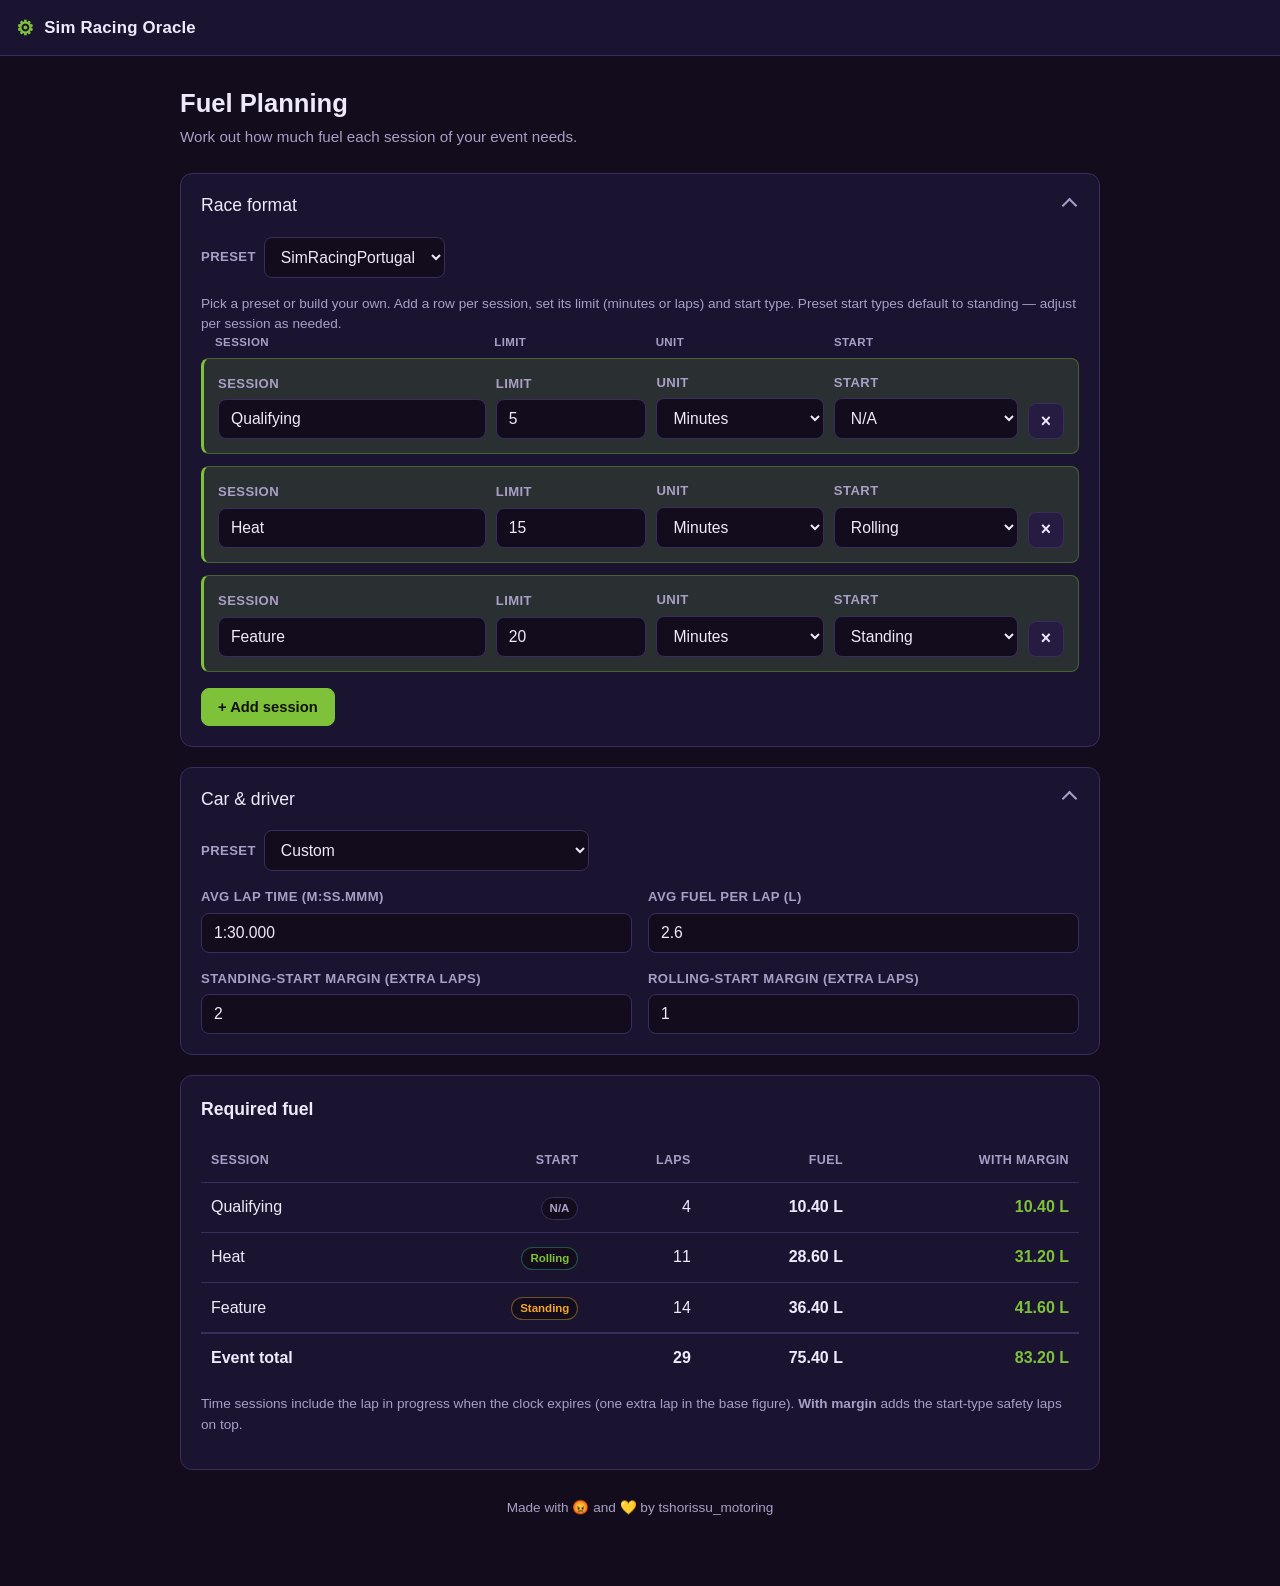
==== index.html @ 356fc410 "First Blood!" ====
<!DOCTYPE html>
<html lang="en">
<head>
  <meta charset="UTF-8" />
  <meta name="viewport" content="width=device-width, initial-scale=1.0" />
  <meta name="description" content="Race engineering toolkit: fuel planning and race prep tools for sim racers." />
  <meta name="theme-color" content="#120c1c" />
  <title>Fuel Planning — Sim Racing Oracle</title>
  <link rel="stylesheet" href="assets/css/styles.css" />
</head>
<body>
  <a class="skip-link" href="#main">Skip to content</a>

  <!-- Sidebar hidden for now, so the mobile drawer toggle is disabled too.
  <input type="checkbox" id="nav-toggle" class="nav-toggle-cb" hidden />
  -->

  <header class="topbar">
    <!-- Drawer toggle (re-enable with the sidebar below):
    <label class="nav-toggle" for="nav-toggle" aria-label="Toggle navigation">
      <span></span><span></span><span></span>
    </label>
    -->
    <div class="brand">
      <span class="brand-mark" aria-hidden="true">⚙</span>
      <span class="brand-name">Sim Racing Oracle</span>
    </div>
  </header>

  <div class="layout">
    <!--
      Sidebar nav hidden for now (single tool). To re-enable: uncomment this
      block plus the drawer toggle above. Each tool is its own static page that
      shares this CSS; add an <li> link per tool and mark the active one.

    <nav class="sidebar" aria-label="Tools">
      <ul class="nav-list">
        <li><a class="nav-item active" href="index.html" aria-current="page">
          <span class="nav-icon" aria-hidden="true">⛽</span><span>Fuel Planning</span></a></li>
      </ul>
      <p class="sidebar-footer">Race Engineer Toolkit</p>
    </nav>
    <label class="scrim" for="nav-toggle" aria-hidden="true"></label>
    -->

    <main class="content" id="main">
      <div class="usecase-root">
        <header class="uc-header">
          <h1 class="uc-title">Fuel Planning</h1>
          <p class="uc-subtitle">Work out how much fuel each session of your event needs.</p>
        </header>

        <!-- Calculations update live as you type; no submit needed. -->
        <form id="fuel-form" autocomplete="off">

          <details class="card" open>
            <summary class="card-summary"><span class="card-title">Race format</span></summary>
            <div class="card-body">
              <div class="card-head">
                <div class="field field-inline">
                  <label for="preset">Preset</label>
                  <select id="preset" name="preset"></select>
                </div>
              </div>
              <p class="card-hint">Pick a preset or build your own. Add a row per session, set its limit (minutes or laps) and start type. Preset start types default to standing — adjust per session as needed.</p>

              <div class="session-head" aria-hidden="true">
                <span>Session</span><span>Limit</span><span>Unit</span><span>Start</span><span></span>
              </div>
              <div class="sessions" id="sessions" role="group" aria-label="Sessions"></div>

              <div class="toolbar">
                <button class="btn btn-primary" id="add-session" type="button">+ Add session</button>
              </div>
            </div>
          </details>

          <details class="card" open>
            <summary class="card-summary"><span class="card-title">Car &amp; driver</span></summary>
            <div class="card-body">
            <div class="card-head">
              <div class="field field-inline">
                <label for="car-preset">Preset</label>
                <select id="car-preset" name="car-preset"></select>
              </div>
            </div>
            <div class="grid-2">
              <div class="field"><label for="lap-time">Avg lap time (m:ss.mmm)</label>
                <input id="lap-time" name="lap-time" type="text" inputmode="decimal" value="1:30.000" placeholder="1:30.000" /></div>
              <div class="field"><label for="fuel-per-lap">Avg fuel per lap (L)</label>
                <input id="fuel-per-lap" name="fuel-per-lap" type="number" min="0" step="0.01" inputmode="decimal" value="2.6" placeholder="2.6" /></div>
              <div class="field"><label for="margin-standing">Standing-start margin (extra laps)</label>
                <input id="margin-standing" name="margin-standing" type="number" min="0" step="0.5" inputmode="decimal" value="2" /></div>
              <div class="field"><label for="margin-rolling">Rolling-start margin (extra laps)</label>
                <input id="margin-rolling" name="margin-rolling" type="number" min="0" step="0.5" inputmode="decimal" value="1" /></div>
            </div>
            </div>
          </details>
        </form>

        <section class="card">
          <div class="card-head"><h2 class="card-title">Required fuel</h2></div>
          <p class="empty-state" id="results-empty" hidden>Enter a valid lap time and fuel per lap to calculate.</p>
          <table class="results-table" id="results-table">
            <thead>
              <tr><th>Session</th><th>Start</th><th>Laps</th><th>Fuel</th><th>With margin</th></tr>
            </thead>
            <tbody id="results-body"></tbody>
            <tfoot>
              <tr class="total-row"><td>Event total</td><td></td><td id="total-laps"></td><td id="total-fuel" class="cell-strong"></td><td id="total-margin" class="cell-margin"></td></tr>
            </tfoot>
          </table>
          <p class="note">Time sessions include the lap in progress when the clock expires (one extra lap in the base figure). <strong>With margin</strong> adds the start-type safety laps on top.</p>
        </section>

        <footer class="site-footer">
          <p>Made with 😡 and 💛 by tshorissu_motoring</p>
        </footer>
      </div>
    </main>
  </div>

  <!-- One static row blueprint; JS clones this to add/remove sessions only. -->
  <template id="session-template">
    <div class="session-row">
      <div class="field field-name"><label>Session</label>
        <input data-k="name" type="text" aria-label="Session name" placeholder="Session name" /></div>
      <div class="field"><label>Limit</label>
        <input data-k="limit" type="number" min="0" step="any" inputmode="decimal" aria-label="Session limit" /></div>
      <div class="field"><label>Unit</label>
        <select data-k="unit" aria-label="Limit unit"><option value="time">Minutes</option><option value="laps">Laps</option></select></div>
      <div class="field"><label>Start</label>
        <select data-k="start" aria-label="Start type"><option value="standing">Standing</option><option value="rolling">Rolling</option><option value="na">N/A</option></select></div>
      <button type="button" class="btn btn-icon session-remove" aria-label="Remove session">×</button>
    </div>
  </template>

  <!-- Pure calculation module (also unit-tested under tests/) -->
  <script src="assets/js/fuel-calc.js"></script>
  <!-- Preset data (race formats + cars); edit this file to manage presets. -->
  <script src="assets/js/presets.js"></script>
  <!-- Thin DOM glue: manages session rows and writes computed numbers back. -->
  <script src="assets/js/fuel.js"></script>
</body>
</html>
---- assets/css/styles.css ----
/* Theme: Evangelion EVA-01 — deep purple armor, bio-green accents, orange horn. */
:root {
  --bg: #120c1c;
  --bg-elev: #1b1430;
  --bg-elev-2: #261b41;
  --border: #3a2c5f;
  --text: #efeafb;
  --text-dim: #a99fc6;
  --accent: #7ec23a;
  --accent-ink: #12100a;
  --accent-soft: rgba(126, 194, 58, 0.16);
  --ok: #7ec23a;
  --warn: #f5a623;
  --radius: 12px;
  --radius-sm: 8px;
  --shadow: 0 8px 24px rgba(0, 0, 0, 0.35);
  --topbar-h: 56px;
  --sidebar-w: 248px;
  --font: -apple-system, BlinkMacSystemFont, "Segoe UI", Roboto, Helvetica, Arial, sans-serif;
}

* { box-sizing: border-box; }

html, body {
  margin: 0;
  padding: 0;
  background: var(--bg);
  color: var(--text);
  font-family: var(--font);
  font-size: 16px;
  line-height: 1.5;
  -webkit-text-size-adjust: 100%;
}

.skip-link {
  position: absolute;
  left: -999px;
  top: 0;
  background: var(--accent);
  color: var(--accent-ink);
  padding: 8px 14px;
  z-index: 100;
  border-radius: 0 0 var(--radius-sm) 0;
}
.skip-link:focus { left: 0; }

/* ---------- Topbar ---------- */
.topbar {
  position: sticky;
  top: 0;
  z-index: 40;
  height: var(--topbar-h);
  display: flex;
  align-items: center;
  gap: 12px;
  padding: 0 16px;
  background: var(--bg-elev);
  border-bottom: 1px solid var(--border);
}

.brand { display: flex; align-items: center; gap: 10px; font-weight: 700; letter-spacing: 0.2px; }
.brand-mark { color: var(--accent); font-size: 1.25rem; }
.brand-name { font-size: 1.05rem; }

.nav-toggle {
  display: none;
  flex-direction: column;
  justify-content: center;
  gap: 5px;
  width: 40px;
  height: 40px;
  padding: 9px;
  background: transparent;
  border: 1px solid var(--border);
  border-radius: var(--radius-sm);
  cursor: pointer;
}
.nav-toggle span { display: block; height: 2px; background: var(--text); border-radius: 2px; }

/* ---------- Layout ---------- */
.layout { display: flex; min-height: calc(100vh - var(--topbar-h)); }

.sidebar {
  width: var(--sidebar-w);
  flex-shrink: 0;
  background: var(--bg-elev);
  border-right: 1px solid var(--border);
  padding: 16px 12px;
  display: flex;
  flex-direction: column;
}

.nav-list { list-style: none; margin: 0; padding: 0; display: flex; flex-direction: column; gap: 4px; }

.nav-item {
  display: flex;
  align-items: center;
  gap: 12px;
  width: 100%;
  padding: 11px 12px;
  background: transparent;
  border: none;
  border-radius: var(--radius-sm);
  color: var(--text-dim);
  font-size: 0.95rem;
  font-family: inherit;
  text-align: left;
  cursor: pointer;
  transition: background 0.12s ease, color 0.12s ease;
}
.nav-item:hover { background: var(--bg-elev-2); color: var(--text); }
.nav-item.active { background: var(--accent-soft); color: var(--text); font-weight: 600; }
.nav-item .nav-icon { font-size: 1.2rem; width: 1.4rem; text-align: center; }

.sidebar-footer { margin-top: auto; color: var(--text-dim); font-size: 0.78rem; padding: 12px; opacity: 0.7; }

.scrim {
  display: none;
  position: fixed;
  inset: var(--topbar-h) 0 0 0;
  background: rgba(0, 0, 0, 0.5);
  z-index: 30;
  border: none;
}

/* ---------- Content ---------- */
.content { flex: 1; min-width: 0; padding: 28px clamp(16px, 4vw, 40px) 64px; }
.usecase-root { max-width: 920px; margin: 0 auto; }

.uc-header { margin-bottom: 24px; }
.uc-title { font-size: 1.6rem; margin: 0 0 4px; }
.uc-subtitle { color: var(--text-dim); margin: 0; font-size: 0.95rem; }

.card {
  background: var(--bg-elev);
  border: 1px solid var(--border);
  border-radius: var(--radius);
  padding: 20px;
  margin-bottom: 20px;
}
.card-head { display: flex; align-items: center; justify-content: space-between; gap: 12px; margin-bottom: 16px; flex-wrap: wrap; }
.card-head--end { justify-content: flex-end; }

/* Collapsible cards (native <details>/<summary>) */
details.card { padding: 0; }
.card-summary {
  list-style: none;
  cursor: pointer;
  display: flex;
  align-items: center;
  justify-content: space-between;
  gap: 12px;
  padding: 18px 20px;
  user-select: none;
}
.card-summary::-webkit-details-marker { display: none; }
.card-summary::after {
  content: "";
  width: 9px;
  height: 9px;
  border-right: 2px solid var(--text-dim);
  border-bottom: 2px solid var(--text-dim);
  transform: rotate(45deg);
  transition: transform 0.15s ease;
  margin-right: 4px;
}
details[open] > .card-summary::after { transform: rotate(-135deg); }
.card-summary:focus-visible { outline: 2px solid var(--accent); outline-offset: -2px; border-radius: var(--radius); }
.card-body { padding: 0 20px 20px; }
.card-title { font-size: 1.1rem; margin: 0; }
.card-hint { color: var(--text-dim); font-size: 0.85rem; margin: 4px 0 0; }

/* ---------- Forms ---------- */
.field { display: flex; flex-direction: column; gap: 6px; }
.field label { font-size: 0.82rem; color: var(--text-dim); font-weight: 600; text-transform: uppercase; letter-spacing: 0.4px; }

input, select {
  width: 100%;
  padding: 10px 12px;
  background: var(--bg);
  border: 1px solid var(--border);
  border-radius: var(--radius-sm);
  color: var(--text);
  font-family: inherit;
  font-size: 0.98rem;
}
input:focus, select:focus { outline: none; border-color: var(--accent); box-shadow: 0 0 0 3px var(--accent-soft); }
input::placeholder { color: #6f6291; }

.grid-2 { display: grid; grid-template-columns: 1fr 1fr; gap: 16px; }

.btn {
  display: inline-flex;
  align-items: center;
  gap: 8px;
  padding: 10px 16px;
  border: 1px solid var(--border);
  border-radius: var(--radius-sm);
  background: var(--bg-elev-2);
  color: var(--text);
  font-family: inherit;
  font-size: 0.92rem;
  font-weight: 600;
  cursor: pointer;
  transition: background 0.12s ease, border-color 0.12s ease;
}
.btn:hover { background: #31254f; }
.btn-primary { background: var(--accent); border-color: var(--accent); color: var(--accent-ink); }
.btn-primary:hover { background: #93d44f; border-color: #93d44f; }
.btn-icon {
  width: 36px; height: 36px; padding: 0; justify-content: center;
  border-radius: var(--radius-sm); font-size: 1.1rem; line-height: 1;
}
.btn-ghost { background: transparent; }

/* ---------- Sessions ---------- */
.sessions { display: flex; flex-direction: column; gap: 12px; }

.session-head {
  display: grid;
  grid-template-columns: 1.6fr 0.9fr 1fr 1.1fr auto;
  gap: 10px;
  padding: 0 14px 6px;
  color: var(--text-dim);
  font-size: 0.72rem;
  font-weight: 600;
  text-transform: uppercase;
  letter-spacing: 0.4px;
}
.session-head span:last-child { width: 36px; }

.session-row {
  display: grid;
  grid-template-columns: 1.6fr 0.9fr 1fr 1.1fr auto;
  gap: 10px;
  align-items: end;
  padding: 14px;
  background: var(--accent-soft);
  border: 1px solid rgba(126, 194, 58, 0.35);
  border-left: 3px solid var(--accent);
  border-radius: var(--radius-sm);
}
.session-remove { align-self: end; }
/* On desktop the column header row supplies the labels. */
.session-head ~ .session-row .field label { position: absolute; left: -9999px; }

/* Inline field (e.g. preset selector in a card header) */
.field-inline { flex-direction: row; align-items: center; gap: 8px; }
.field-inline label { margin: 0; }
.field-inline select { width: auto; min-width: 170px; }

/* ---------- Results ---------- */
.results-table { width: 100%; border-collapse: collapse; font-variant-numeric: tabular-nums; }
.results-table th, .results-table td { padding: 12px 10px; text-align: right; border-bottom: 1px solid var(--border); }
.results-table th { color: var(--text-dim); font-size: 0.78rem; text-transform: uppercase; letter-spacing: 0.4px; font-weight: 600; }
.results-table th:first-child, .results-table td:first-child { text-align: left; }
.results-table tbody tr:last-child td { border-bottom: none; }
.results-table .total-row td { font-weight: 700; border-top: 2px solid var(--border); border-bottom: none; }
.cell-strong { color: var(--text); font-weight: 700; }
.cell-margin { color: var(--ok); font-weight: 700; }
.cell-sub { color: var(--text-dim); font-size: 0.82rem; }

.badge {
  display: inline-block;
  padding: 2px 8px;
  border-radius: 999px;
  font-size: 0.72rem;
  font-weight: 600;
  background: var(--bg);
  border: 1px solid var(--border);
  color: var(--text-dim);
}
.badge.standing { color: var(--warn); border-color: rgba(245, 185, 66, 0.4); }
.badge.rolling { color: var(--ok); border-color: rgba(46, 194, 138, 0.4); }
.badge.na { color: var(--text-dim); }

.empty-state { color: var(--text-dim); text-align: center; padding: 24px; }
.note { color: var(--text-dim); font-size: 0.85rem; margin-top: 12px; }
.note code { background: var(--bg); padding: 1px 6px; border-radius: 4px; color: var(--text); }

.toolbar { display: flex; gap: 10px; flex-wrap: wrap; margin-top: 16px; }

.site-footer { margin-top: 8px; padding: 8px 0 4px; text-align: center; color: var(--text-dim); font-size: 0.85rem; }
.site-footer p { margin: 0; }

/* ---------- Responsive ---------- */
@media (max-width: 760px) {
  .nav-toggle { display: flex; }
  .session-head { display: none; }

  /* On mobile rows stack, so re-show the per-field labels. */
  .session-head ~ .session-row .field label { position: static; left: auto; }

  .sidebar {
    position: fixed;
    top: var(--topbar-h);
    bottom: 0;
    left: 0;
    z-index: 35;
    transform: translateX(-100%);
    transition: transform 0.2s ease;
    box-shadow: var(--shadow);
  }

  /* Pure-CSS drawer: the hidden checkbox before .layout drives open state. */
  .nav-toggle-cb:checked ~ .layout .sidebar { transform: translateX(0); }
  .nav-toggle-cb:checked ~ .layout .scrim { display: block; }

  .grid-2 { grid-template-columns: 1fr; }

  .session-row { grid-template-columns: 1fr 1fr; }
  .session-row .field-name { grid-column: 1 / -1; }
  .session-remove { grid-column: 1 / -1; justify-self: end; }

  .results-table th, .results-table td { padding: 10px 6px; font-size: 0.9rem; }
}

@media (prefers-reduced-motion: reduce) {
  * { transition: none !important; }
}
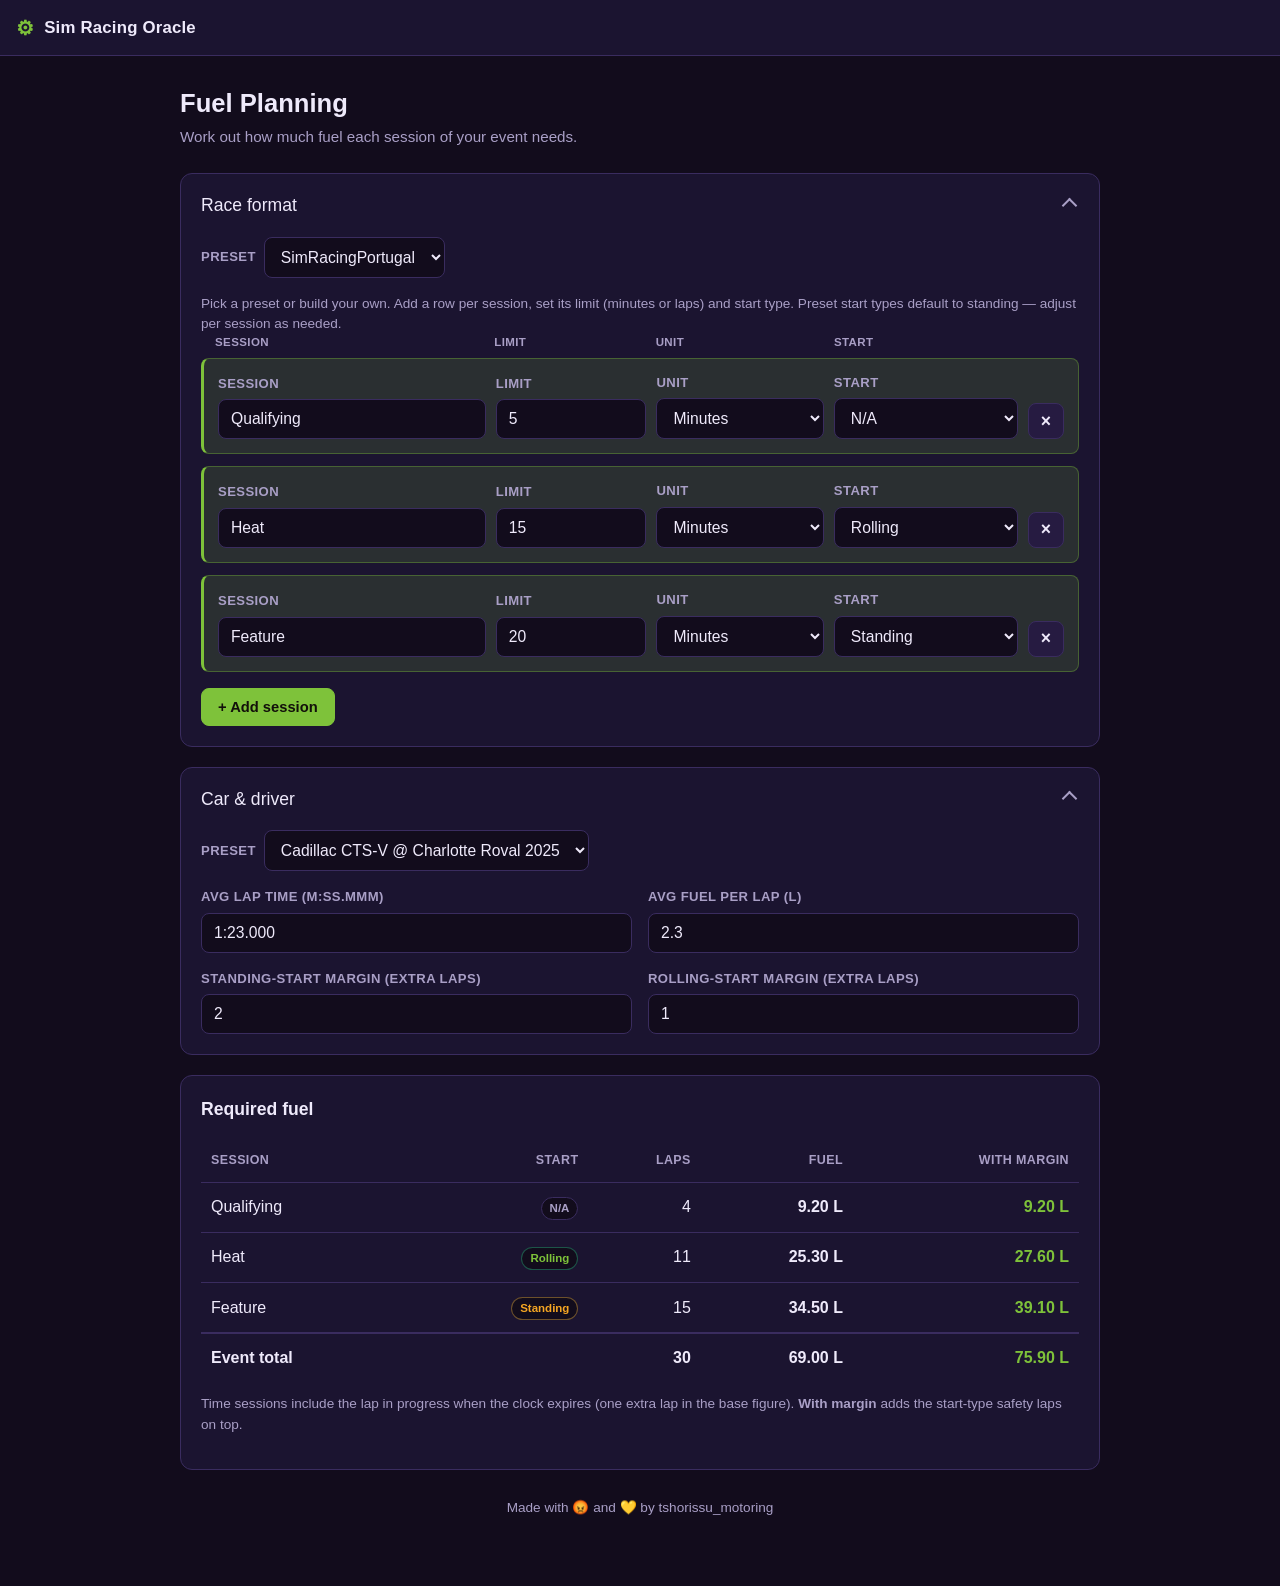
==== commit b6dc6466: "fix mobile layout" ====
--- a/index.html
+++ b/index.html
@@ -102,6 +102,9 @@
           <div class="card-head"><h2 class="card-title">Required fuel</h2></div>
           <p class="empty-state" id="results-empty" hidden>Enter a valid lap time and fuel per lap to calculate.</p>
           <table class="results-table" id="results-table">
+            <colgroup>
+              <col class="col-session" /><col class="col-start" /><col class="col-laps" /><col class="col-fuel" /><col class="col-margin" />
+            </colgroup>
             <thead>
               <tr><th>Session</th><th>Start</th><th>Laps</th><th>Fuel</th><th>With margin</th></tr>
             </thead>
--- a/assets/css/styles.css
+++ b/assets/css/styles.css
@@ -308,11 +308,27 @@
 
   .grid-2 { grid-template-columns: 1fr; }
 
+  /* Preset selector: fill the card width instead of sizing to its longest
+     option (which pushed past the viewport and caused horizontal scroll). */
+  .field-inline { width: 100%; }
+  .field-inline select { flex: 1; width: auto; min-width: 0; }
+
   .session-row { grid-template-columns: 1fr 1fr; }
   .session-row .field-name { grid-column: 1 / -1; }
   .session-remove { grid-column: 1 / -1; justify-self: end; }
 
-  .results-table th, .results-table td { padding: 10px 6px; font-size: 0.9rem; }
+  /* Fixed layout so the Start column stops hogging width. Headers may wrap,
+     but the numeric data cells stay on one line. */
+  .results-table { table-layout: fixed; }
+  .results-table th, .results-table td { padding: 9px 4px; font-size: 0.85rem; }
+  .results-table td { white-space: nowrap; }
+  .results-table td:first-child { white-space: normal; }
+  .results-table col.col-session { width: 30%; }
+  .results-table col.col-start { width: 16%; }
+  .results-table col.col-laps { width: 14%; }
+  .results-table col.col-fuel,
+  .results-table col.col-margin { width: 20%; }
+  .results-table .badge { padding: 2px 6px; font-size: 0.66rem; }
 }
 
 @media (prefers-reduced-motion: reduce) {
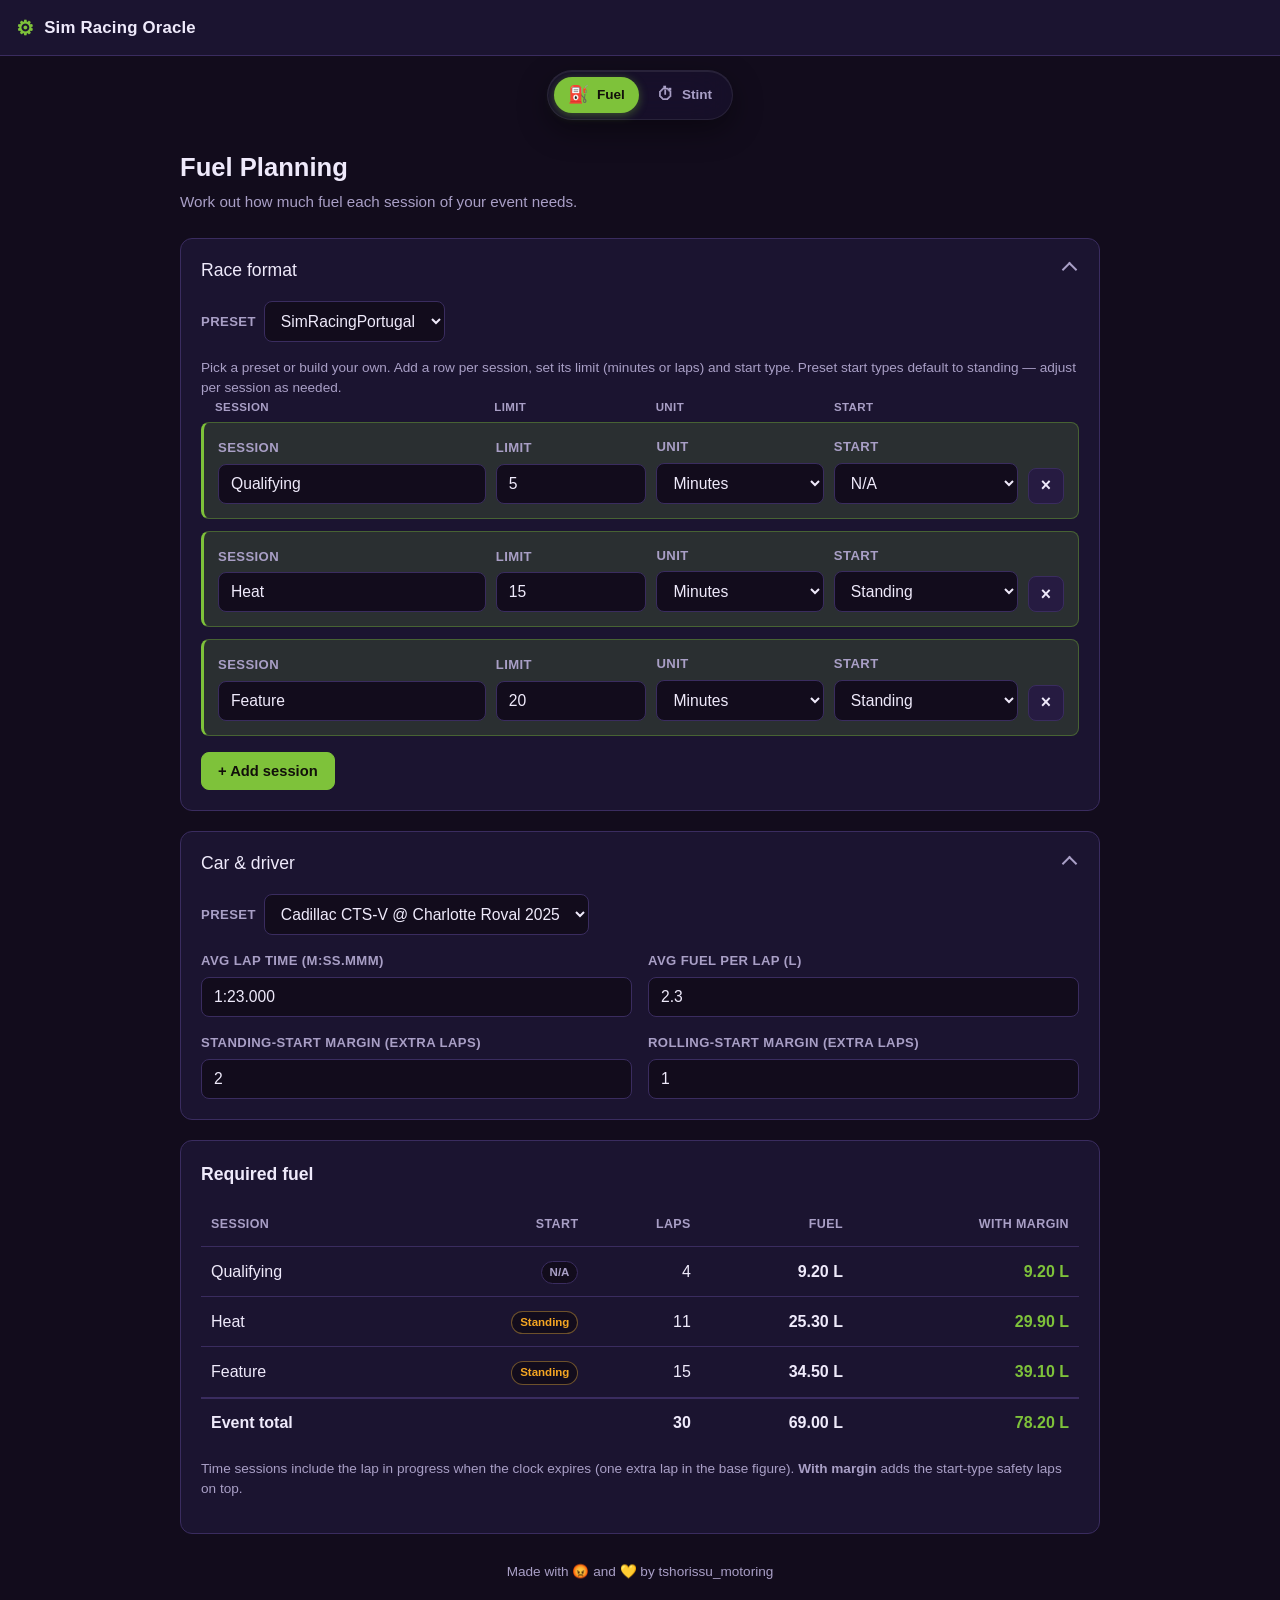
==== commit 73d41568: "Add tab based nav" ====
--- a/index.html
+++ b/index.html
@@ -11,38 +11,24 @@
 <body>
   <a class="skip-link" href="#main">Skip to content</a>
 
-  <!-- Sidebar hidden for now, so the mobile drawer toggle is disabled too.
-  <input type="checkbox" id="nav-toggle" class="nav-toggle-cb" hidden />
-  -->
-
   <header class="topbar">
-    <!-- Drawer toggle (re-enable with the sidebar below):
-    <label class="nav-toggle" for="nav-toggle" aria-label="Toggle navigation">
-      <span></span><span></span><span></span>
-    </label>
-    -->
     <div class="brand">
       <span class="brand-mark" aria-hidden="true">⚙</span>
       <span class="brand-name">Sim Racing Oracle</span>
     </div>
   </header>
 
+  <!-- Top tabs (desktop). -->
+  <nav class="tabbar tabbar-top" aria-label="Tools">
+    <a class="tab" href="index.html" aria-current="page">
+      <span class="tab-icon" aria-hidden="true">⛽</span><span class="tab-label">Fuel</span>
+    </a>
+    <a class="tab" href="stint-planning.html">
+      <span class="tab-icon" aria-hidden="true">⏱</span><span class="tab-label">Stint</span>
+    </a>
+  </nav>
+
   <div class="layout">
-    <!--
-      Sidebar nav hidden for now (single tool). To re-enable: uncomment this
-      block plus the drawer toggle above. Each tool is its own static page that
-      shares this CSS; add an <li> link per tool and mark the active one.
-
-    <nav class="sidebar" aria-label="Tools">
-      <ul class="nav-list">
-        <li><a class="nav-item active" href="index.html" aria-current="page">
-          <span class="nav-icon" aria-hidden="true">⛽</span><span>Fuel Planning</span></a></li>
-      </ul>
-      <p class="sidebar-footer">Race Engineer Toolkit</p>
-    </nav>
-    <label class="scrim" for="nav-toggle" aria-hidden="true"></label>
-    -->
-
     <main class="content" id="main">
       <div class="usecase-root">
         <header class="uc-header">
@@ -138,6 +124,16 @@
     </div>
   </template>
 
+  <!-- Bottom tabs (mobile). -->
+  <nav class="tabbar tabbar-bottom" aria-label="Tools">
+    <a class="tab" href="index.html" aria-current="page">
+      <span class="tab-icon" aria-hidden="true">⛽</span><span class="tab-label">Fuel</span>
+    </a>
+    <a class="tab" href="stint-planning.html">
+      <span class="tab-icon" aria-hidden="true">⏱</span><span class="tab-label">Stint</span>
+    </a>
+  </nav>
+
   <!-- Pure calculation module (also unit-tested under tests/) -->
   <script src="assets/js/fuel-calc.js"></script>
   <!-- Preset data (race formats + cars); edit this file to manage presets. -->
--- a/assets/css/styles.css
+++ b/assets/css/styles.css
@@ -283,6 +283,51 @@
 .site-footer { margin-top: 8px; padding: 8px 0 4px; text-align: center; color: var(--text-dim); font-size: 0.85rem; }
 .site-footer p { margin: 0; }
 
+/* ---------- Tab navigation (top on desktop, bottom on mobile) ----------
+ * Both variants share .tabbar / .tab; viewport width picks which is shown
+ * (see the mobile @media block at the bottom of this file).
+ * Frosted-glass look via backdrop-filter; gracefully degrades to a flat
+ * translucent panel where unsupported.
+ */
+.tabbar {
+  display: flex;
+  gap: 4px;
+  padding: 6px;
+  background: rgba(27, 20, 48, 0.55);
+  -webkit-backdrop-filter: blur(22px) saturate(180%);
+  backdrop-filter: blur(22px) saturate(180%);
+  border: 1px solid rgba(255, 255, 255, 0.08);
+  border-radius: 999px;
+  box-shadow: 0 10px 30px rgba(0, 0, 0, 0.4), inset 0 1px 0 rgba(255, 255, 255, 0.08);
+  z-index: 40;
+}
+
+.tab {
+  display: flex;
+  align-items: center;
+  justify-content: center;
+  gap: 8px;
+  min-width: 64px;
+  padding: 8px 14px;
+  border-radius: 999px;
+  text-decoration: none;
+  color: var(--text-dim);
+  font-size: 0.85rem;
+  font-weight: 600;
+  transition: color 0.15s ease, background 0.15s ease, transform 0.15s ease;
+}
+.tab:hover { color: var(--text); }
+.tab[aria-current="page"] {
+  color: var(--accent-ink);
+  background: var(--accent);
+  box-shadow: 0 2px 10px rgba(126, 194, 58, 0.4);
+}
+.tab-icon { font-size: 1.05rem; line-height: 1; }
+
+/* Desktop default: top tabs visible, bottom hidden. */
+.tabbar-top { display: flex; margin: 14px auto 0; max-width: max-content; }
+.tabbar-bottom { display: none; }
+
 /* ---------- Responsive ---------- */
 @media (max-width: 760px) {
   .nav-toggle { display: flex; }
@@ -316,6 +361,19 @@
   .session-row { grid-template-columns: 1fr 1fr; }
   .session-row .field-name { grid-column: 1 / -1; }
   .session-remove { grid-column: 1 / -1; justify-self: end; }
+
+  /* Swap top tabs for floating bottom tabs on mobile. */
+  .tabbar-top { display: none; }
+  .tabbar-bottom {
+    display: flex;
+    position: fixed;
+    bottom: calc(env(safe-area-inset-bottom) + 12px);
+    left: 50%;
+    transform: translateX(-50%);
+  }
+  .tab { flex-direction: column; gap: 2px; min-width: 72px; padding: 8px 12px; font-size: 0.72rem; }
+  .tab-icon { font-size: 1.25rem; }
+  .content { padding-bottom: calc(env(safe-area-inset-bottom) + 96px); }
 
   /* Fixed layout so the Start column stops hogging width. Headers may wrap,
      but the numeric data cells stay on one line. */
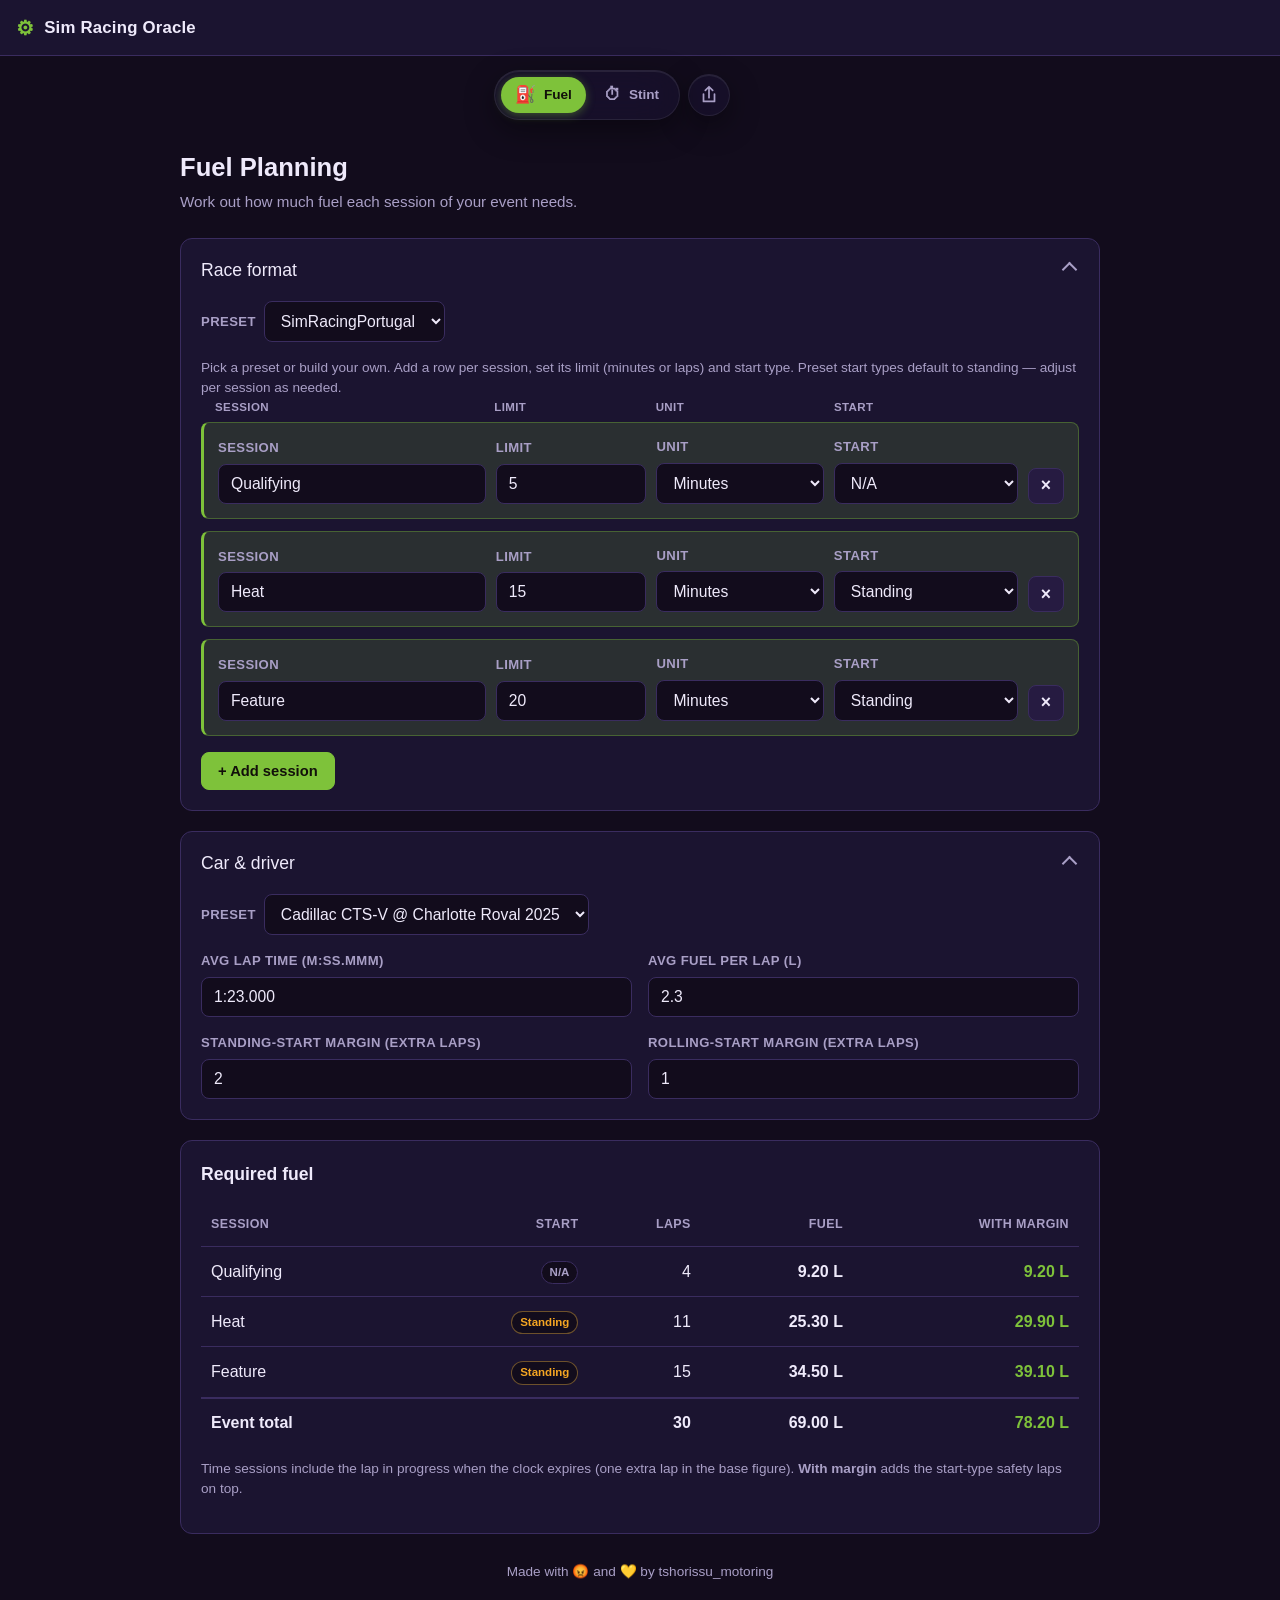
==== commit 0a5ff450: "add export / import via query params" ====
--- a/index.html
+++ b/index.html
@@ -19,14 +19,23 @@
   </header>
 
   <!-- Top tabs (desktop). -->
-  <nav class="tabbar tabbar-top" aria-label="Tools">
-    <a class="tab" href="index.html" aria-current="page">
-      <span class="tab-icon" aria-hidden="true">⛽</span><span class="tab-label">Fuel</span>
-    </a>
-    <a class="tab" href="stint-planning.html">
-      <span class="tab-icon" aria-hidden="true">⏱</span><span class="tab-label">Stint</span>
-    </a>
-  </nav>
+  <div class="tool-nav-row tool-nav-row-top">
+    <nav class="tabbar tabbar-top" aria-label="Tools">
+      <a class="tab" href="index.html" aria-current="page">
+        <span class="tab-icon" aria-hidden="true">⛽</span><span class="tab-label">Fuel</span>
+      </a>
+      <a class="tab" href="stint-planning.html">
+        <span class="tab-icon" aria-hidden="true">⏱</span><span class="tab-label">Stint</span>
+      </a>
+    </nav>
+    <button class="share-url-button" data-copy-url type="button" aria-label="Copy share URL" title="Copy share URL">
+      <svg class="share-url-icon" viewBox="0 0 24 24" aria-hidden="true" focusable="false">
+        <path d="M12 15V3m0 0 4 4m-4-4L8 7" />
+        <path d="M6 11v8h12v-8" />
+      </svg>
+    </button>
+    <span class="copy-status" data-copy-status aria-live="polite"></span>
+  </div>
 
   <div class="layout">
     <main class="content" id="main">
@@ -125,19 +134,30 @@
   </template>
 
   <!-- Bottom tabs (mobile). -->
-  <nav class="tabbar tabbar-bottom" aria-label="Tools">
-    <a class="tab" href="index.html" aria-current="page">
-      <span class="tab-icon" aria-hidden="true">⛽</span><span class="tab-label">Fuel</span>
-    </a>
-    <a class="tab" href="stint-planning.html">
-      <span class="tab-icon" aria-hidden="true">⏱</span><span class="tab-label">Stint</span>
-    </a>
-  </nav>
+  <div class="tool-nav-row-bottom">
+    <nav class="tabbar tabbar-bottom" aria-label="Tools">
+      <a class="tab" href="index.html" aria-current="page">
+        <span class="tab-icon" aria-hidden="true">⛽</span><span class="tab-label">Fuel</span>
+      </a>
+      <a class="tab" href="stint-planning.html">
+        <span class="tab-icon" aria-hidden="true">⏱</span><span class="tab-label">Stint</span>
+      </a>
+    </nav>
+    <button class="share-url-button" data-copy-url type="button" aria-label="Copy share URL" title="Copy share URL">
+      <svg class="share-url-icon" viewBox="0 0 24 24" aria-hidden="true" focusable="false">
+        <path d="M12 15V3m0 0 4 4m-4-4L8 7" />
+        <path d="M6 11v8h12v-8" />
+      </svg>
+    </button>
+    <span class="copy-status" data-copy-status aria-live="polite"></span>
+  </div>
 
   <!-- Pure calculation module (also unit-tested under tests/) -->
   <script src="assets/js/fuel-calc.js"></script>
   <!-- Preset data (race formats + cars); edit this file to manage presets. -->
   <script src="assets/js/presets.js"></script>
+  <!-- Shared URL copy/import helpers -->
+  <script src="assets/js/share-url.js"></script>
   <!-- Thin DOM glue: manages session rows and writes computed numbers back. -->
   <script src="assets/js/fuel.js"></script>
 </body>
--- a/assets/css/styles.css
+++ b/assets/css/styles.css
@@ -173,6 +173,47 @@
 /* ---------- Forms ---------- */
 .field { display: flex; flex-direction: column; gap: 6px; }
 .field label { font-size: 0.82rem; color: var(--text-dim); font-weight: 600; text-transform: uppercase; letter-spacing: 0.4px; }
+.field-label-row { display: flex; align-items: center; gap: 6px; position: relative; }
+.field-info { position: relative; }
+.field-info summary {
+  display: inline-flex;
+  align-items: center;
+  justify-content: center;
+  width: 18px;
+  height: 18px;
+  border: 1px solid var(--border);
+  border-radius: 999px;
+  color: var(--text-dim);
+  font-size: 0.72rem;
+  font-weight: 700;
+  line-height: 1;
+  cursor: pointer;
+  list-style: none;
+}
+.field-info summary::-webkit-details-marker { display: none; }
+.field-info summary:hover,
+.field-info[open] summary {
+  border-color: var(--accent);
+  color: var(--accent);
+}
+.field-info p {
+  position: absolute;
+  left: 0;
+  top: calc(100% + 8px);
+  z-index: 10;
+  width: min(260px, calc(100vw - 48px));
+  margin: 0;
+  padding: 10px 12px;
+  background: var(--bg-elev-2);
+  border: 1px solid var(--border);
+  border-radius: var(--radius-sm);
+  box-shadow: var(--shadow);
+  color: var(--text);
+  font-size: 0.84rem;
+  font-weight: 400;
+  letter-spacing: 0;
+  text-transform: none;
+}
 
 input, select {
   width: 100%;
@@ -279,9 +320,54 @@
 .note code { background: var(--bg); padding: 1px 6px; border-radius: 4px; color: var(--text); }
 
 .toolbar { display: flex; gap: 10px; flex-wrap: wrap; margin-top: 16px; }
+.copy-status { color: var(--text-dim); font-size: 0.82rem; min-width: 48px; }
 
 .site-footer { margin-top: 8px; padding: 8px 0 4px; text-align: center; color: var(--text-dim); font-size: 0.85rem; }
 .site-footer p { margin: 0; }
+
+/* Checkbox-style field (label + input on one line, label not all-caps). */
+.field-checkbox label {
+  display: flex; align-items: center; gap: 8px;
+  text-transform: none; letter-spacing: 0; font-weight: 500;
+  font-size: 0.95rem; color: var(--text);
+}
+.field-checkbox input[type="checkbox"] {
+  width: 18px; height: 18px; flex: 0 0 auto; accent-color: var(--accent); cursor: pointer;
+}
+
+/* KPI grid for headline outputs on Stint Planning. */
+.kpi-grid {
+  display: grid;
+  grid-template-columns: repeat(auto-fit, minmax(150px, 1fr));
+  gap: 12px;
+  margin-bottom: 18px;
+}
+.kpi {
+  display: flex; flex-direction: column; gap: 4px;
+  padding: 14px;
+  background: var(--bg-elev-2);
+  border: 1px solid var(--border);
+  border-radius: var(--radius-sm);
+}
+.kpi-label { color: var(--text-dim); font-size: 0.72rem; text-transform: uppercase; letter-spacing: 0.4px; font-weight: 600; }
+.kpi-value { font-size: 1.3rem; font-weight: 700; font-variant-numeric: tabular-nums; }
+.kpi-sub { color: var(--text-dim); font-size: 0.78rem; }
+.total-fuel-line {
+  margin: -6px 0 14px;
+  color: var(--text-dim);
+  font-size: 0.9rem;
+  font-variant-numeric: tabular-nums;
+}
+.live-plan-panel {
+  margin-top: 16px;
+  padding-top: 16px;
+  border-top: 1px solid var(--border);
+}
+.live-plan-title {
+  margin: 0 0 4px;
+  font-size: 0.95rem;
+}
+.live-fuel-line { margin: 12px 0 0; }
 
 /* ---------- Tab navigation (top on desktop, bottom on mobile) ----------
  * Both variants share .tabbar / .tab; viewport width picks which is shown
@@ -325,8 +411,52 @@
 .tab-icon { font-size: 1.05rem; line-height: 1; }
 
 /* Desktop default: top tabs visible, bottom hidden. */
-.tabbar-top { display: flex; margin: 14px auto 0; max-width: max-content; }
+.tool-nav-row {
+  position: relative;
+  z-index: 40;
+  display: flex;
+  align-items: center;
+  justify-content: center;
+  gap: 8px;
+  width: max-content;
+  max-width: calc(100% - 24px);
+  margin: 14px auto 0;
+}
+.tabbar-top { display: flex; margin: 0; max-width: max-content; }
 .tabbar-bottom { display: none; }
+.tool-nav-row-bottom { display: none; }
+.share-url-button {
+  display: inline-flex;
+  align-items: center;
+  justify-content: center;
+  width: 42px;
+  height: 42px;
+  flex: 0 0 auto;
+  border: 1px solid rgba(255, 255, 255, 0.08);
+  border-radius: 999px;
+  background: rgba(27, 20, 48, 0.55);
+  -webkit-backdrop-filter: blur(22px) saturate(180%);
+  backdrop-filter: blur(22px) saturate(180%);
+  color: var(--text-dim);
+  box-shadow: 0 10px 30px rgba(0, 0, 0, 0.4), inset 0 1px 0 rgba(255, 255, 255, 0.08);
+  cursor: pointer;
+  font-family: inherit;
+}
+.share-url-icon {
+  width: 22px;
+  height: 22px;
+  fill: none;
+  stroke: currentColor;
+  stroke-width: 1.9;
+  stroke-linecap: round;
+  stroke-linejoin: round;
+}
+.share-url-button:hover,
+.share-url-button:focus-visible {
+  color: var(--accent);
+  border-color: rgba(126, 194, 58, 0.35);
+  outline: none;
+}
 
 /* ---------- Responsive ---------- */
 @media (max-width: 760px) {
@@ -363,13 +493,23 @@
   .session-remove { grid-column: 1 / -1; justify-self: end; }
 
   /* Swap top tabs for floating bottom tabs on mobile. */
-  .tabbar-top { display: none; }
-  .tabbar-bottom {
+  .tool-nav-row-top { display: none; }
+  .tool-nav-row-bottom {
     display: flex;
+    align-items: center;
+    gap: 8px;
     position: fixed;
     bottom: calc(env(safe-area-inset-bottom) + 12px);
     left: 50%;
     transform: translateX(-50%);
+    z-index: 40;
+  }
+  .tabbar-bottom { display: flex; position: static; transform: none; }
+  .tool-nav-row-bottom .copy-status {
+    position: absolute;
+    right: 0;
+    bottom: calc(100% + 6px);
+    min-width: 0;
   }
   .tab { flex-direction: column; gap: 2px; min-width: 72px; padding: 8px 12px; font-size: 0.72rem; }
   .tab-icon { font-size: 1.25rem; }
@@ -381,11 +521,11 @@
   .results-table th, .results-table td { padding: 9px 4px; font-size: 0.85rem; }
   .results-table td { white-space: nowrap; }
   .results-table td:first-child { white-space: normal; }
-  .results-table col.col-session { width: 30%; }
-  .results-table col.col-start { width: 16%; }
-  .results-table col.col-laps { width: 14%; }
+  .results-table col.col-session { width: 24%; }
+  .results-table col.col-start { width: 12%; }
+  .results-table col.col-laps { width: 11%; }
   .results-table col.col-fuel,
-  .results-table col.col-margin { width: 20%; }
+  .results-table col.col-margin { width: 17%; }
   .results-table .badge { padding: 2px 6px; font-size: 0.66rem; }
 }
 
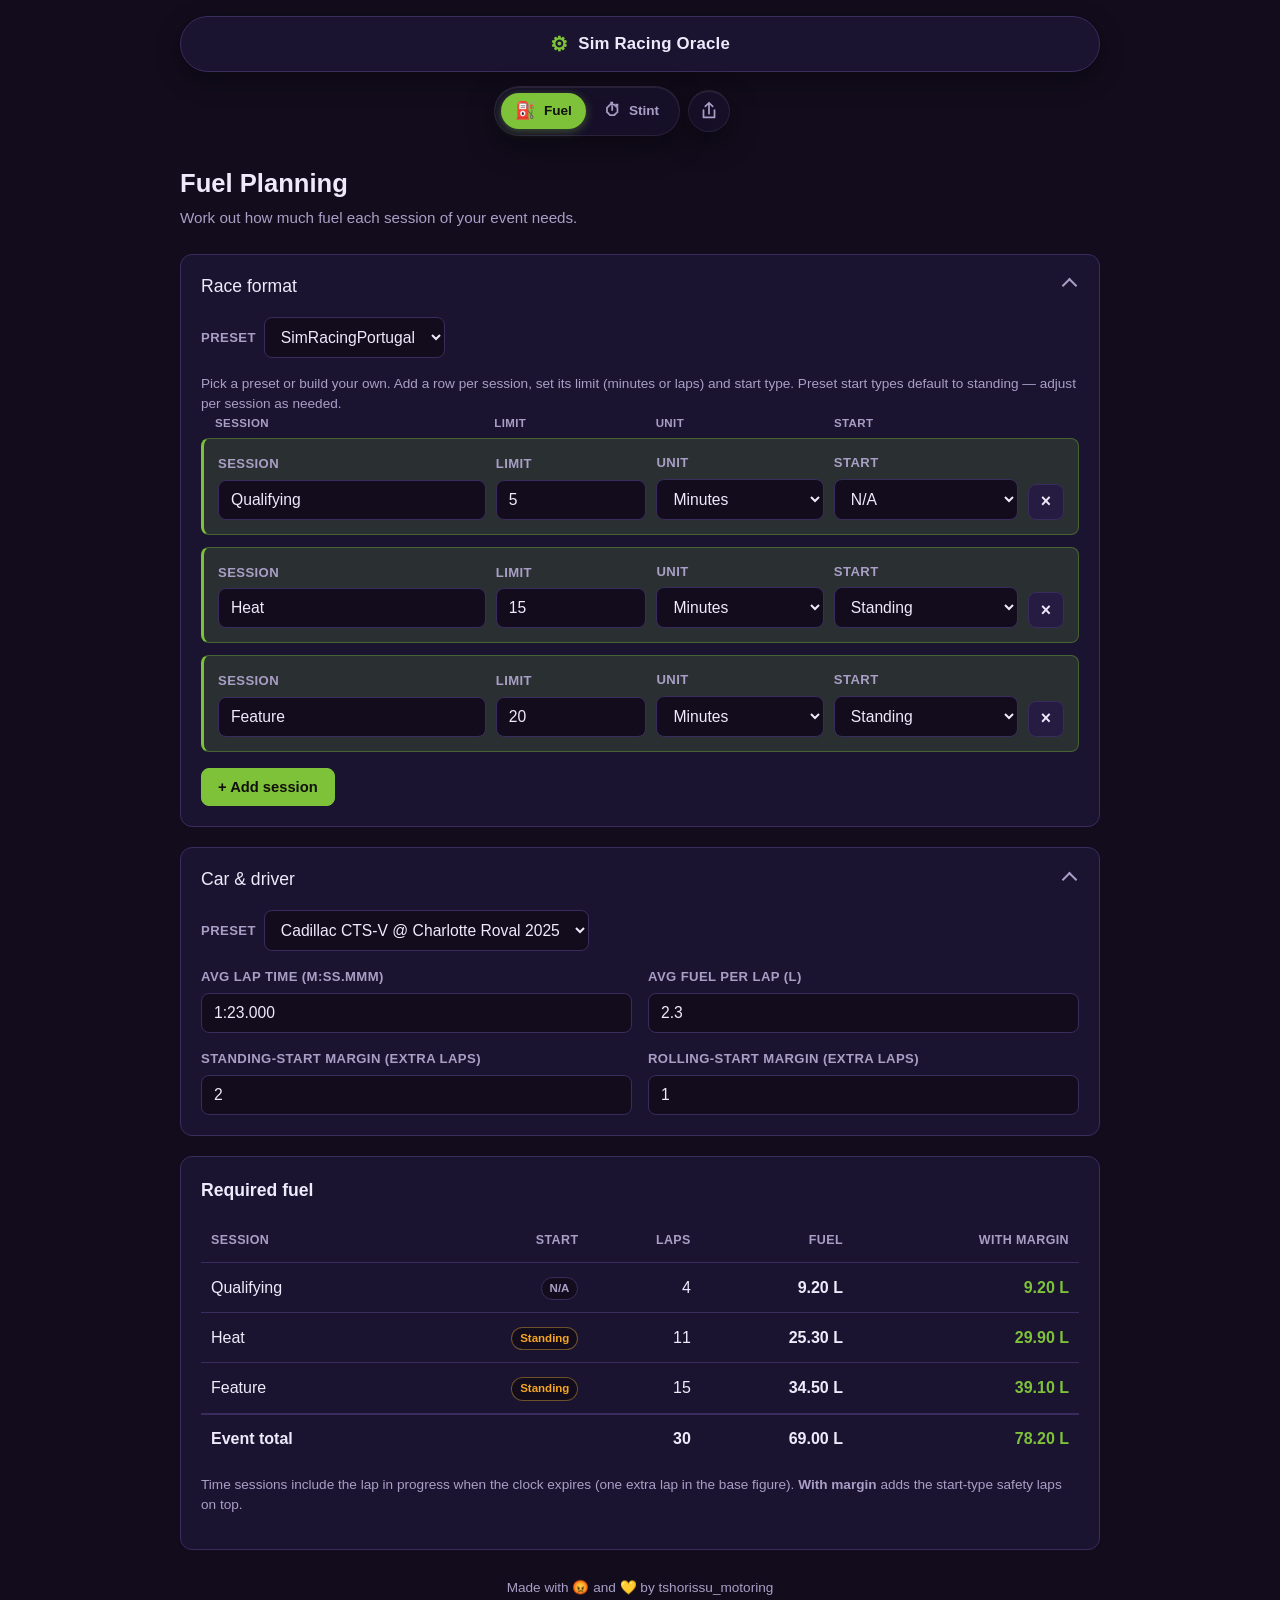
==== commit 4cbf0182: "fix mobile input of laptimes" ====
--- a/index.html
+++ b/index.html
@@ -81,7 +81,7 @@
             </div>
             <div class="grid-2">
               <div class="field"><label for="lap-time">Avg lap time (m:ss.mmm)</label>
-                <input id="lap-time" name="lap-time" type="text" inputmode="decimal" value="1:30.000" placeholder="1:30.000" /></div>
+                <input id="lap-time" name="lap-time" type="text" inputmode="text" value="1:30.000" placeholder="1:30.000 or 01m30.000s" /></div>
               <div class="field"><label for="fuel-per-lap">Avg fuel per lap (L)</label>
                 <input id="fuel-per-lap" name="fuel-per-lap" type="number" min="0" step="0.01" inputmode="decimal" value="2.6" placeholder="2.6" /></div>
               <div class="field"><label for="margin-standing">Standing-start margin (extra laps)</label>
--- a/assets/css/styles.css
+++ b/assets/css/styles.css
@@ -46,16 +46,17 @@
 
 /* ---------- Topbar ---------- */
 .topbar {
-  position: sticky;
-  top: 0;
-  z-index: 40;
-  height: var(--topbar-h);
-  display: flex;
-  align-items: center;
-  gap: 12px;
+  width: min(920px, calc(100% - 32px));
+  min-height: var(--topbar-h);
+  margin: 16px auto 0;
+  display: flex;
+  align-items: center;
+  justify-content: center;
   padding: 0 16px;
   background: var(--bg-elev);
-  border-bottom: 1px solid var(--border);
+  border: 1px solid var(--border);
+  border-radius: 999px;
+  box-shadow: var(--shadow);
 }
 
 .brand { display: flex; align-items: center; gap: 10px; font-weight: 700; letter-spacing: 0.2px; }
@@ -78,7 +79,7 @@
 .nav-toggle span { display: block; height: 2px; background: var(--text); border-radius: 2px; }
 
 /* ---------- Layout ---------- */
-.layout { display: flex; min-height: calc(100vh - var(--topbar-h)); }
+.layout { display: flex; min-height: 0; }
 
 .sidebar {
   width: var(--sidebar-w);
